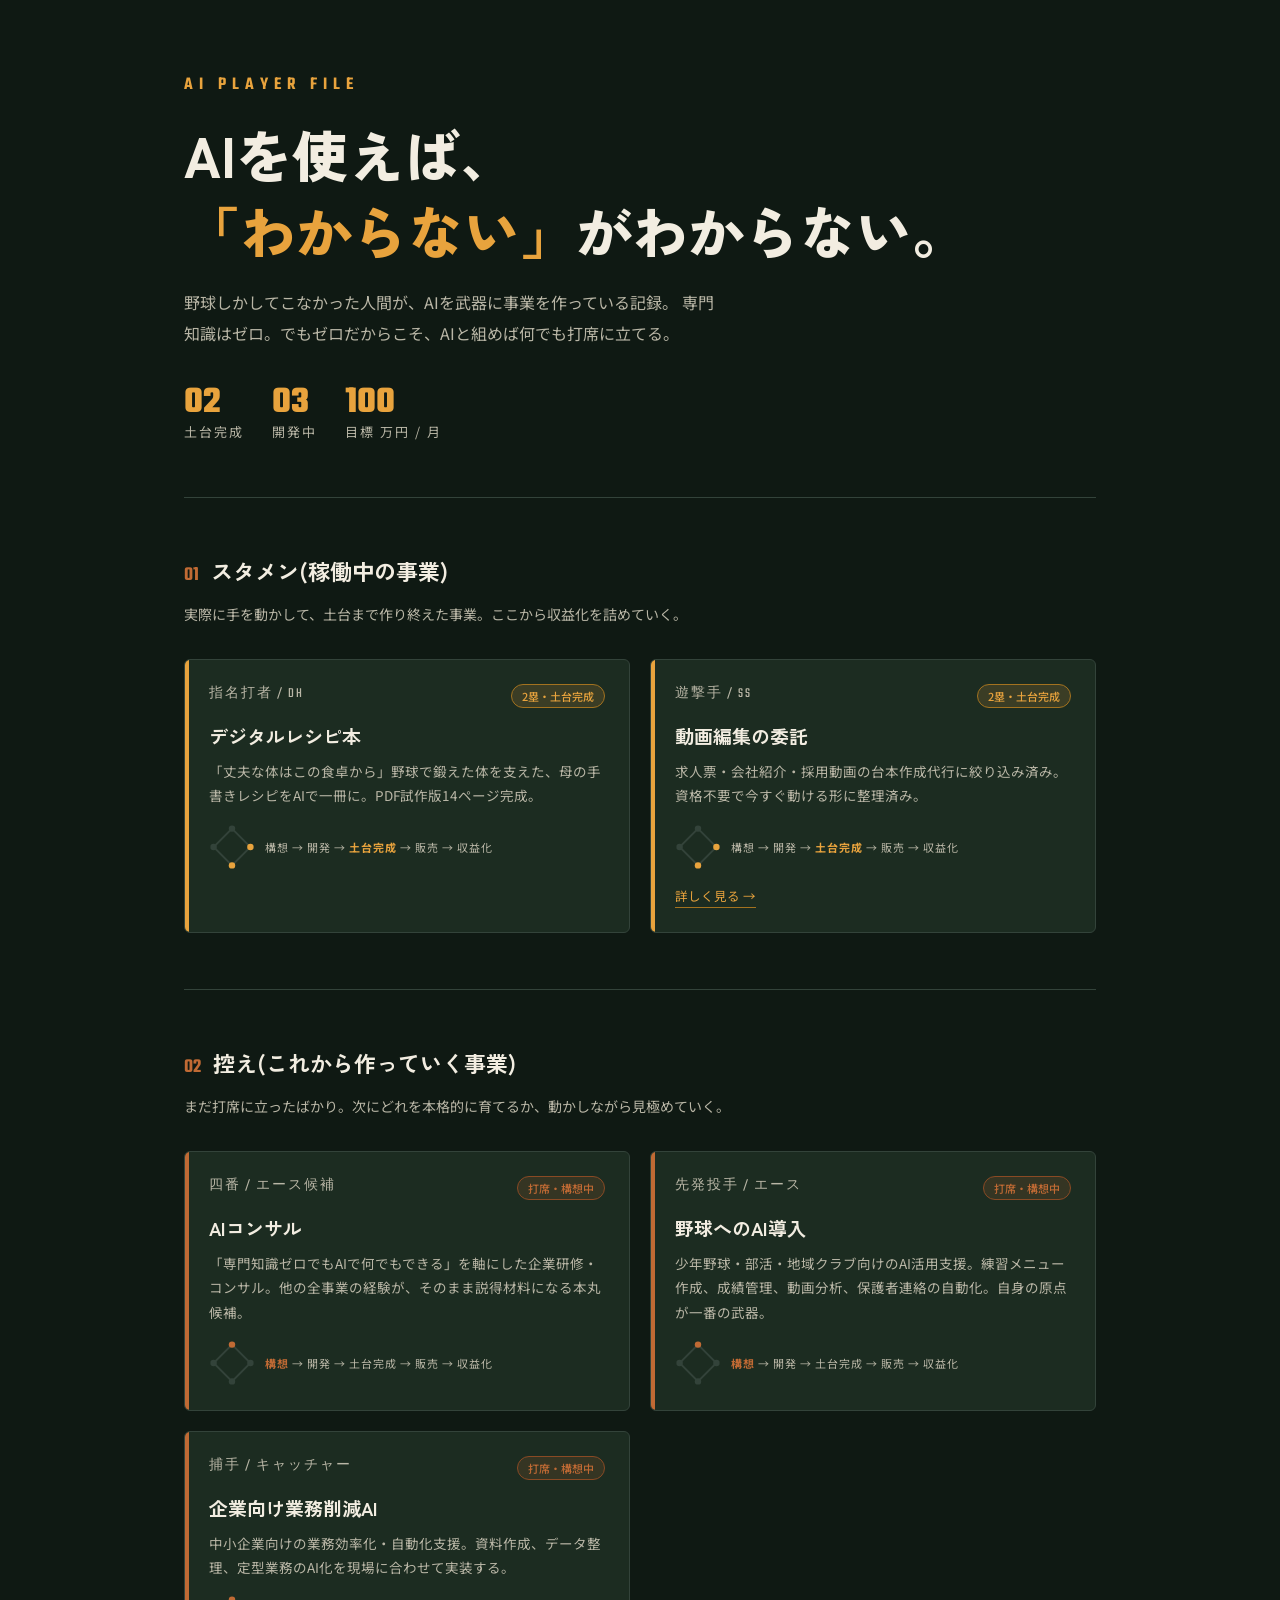
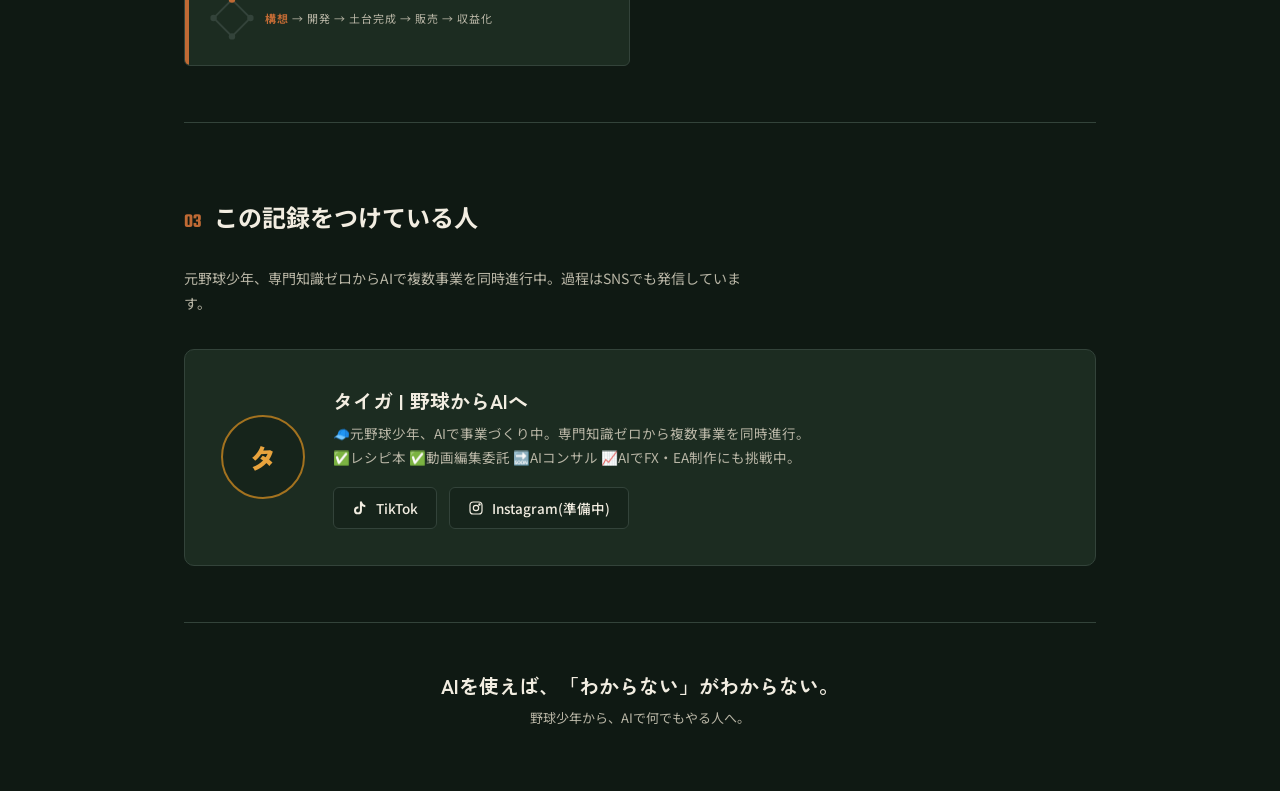
==== index.html @ ebb15266 "Add files via upload" ====
<!DOCTYPE html>
<html lang="ja">
<head>
<meta charset="UTF-8">
<meta name="viewport" content="width=device-width, initial-scale=1.0">
<title>AIを使えば、「わからない」がわからない。 | AI PLAYER FILE</title>
<meta name="description" content="野球しかしてこなかった人間が、AIを武器に事業を作っている記録。専門知識ゼロ、でもAIと組めば何でも打席に立てる。レシピ本・動画編集・AIコンサルなど複数事業を同時進行中。">

<!-- OGP -->
<meta property="og:type" content="website">
<meta property="og:title" content="AIを使えば、「わからない」がわからない。 | AI PLAYER FILE">
<meta property="og:description" content="野球しかしてこなかった人間が、AIを武器に事業を作っている記録。専門知識ゼロ、でもAIと組めば何でも打席に立てる。">
<meta property="og:site_name" content="AI PLAYER FILE">
<meta property="og:locale" content="ja_JP">
<!-- 公開URL確定後に og:url と og:image(1200x630推奨)を追加してください -->
<!-- <meta property="og:url" content="https://例のURL/"> -->
<!-- <meta property="og:image" content="https://例のURL/ogp.png"> -->

<!-- Twitter Card -->
<meta name="twitter:card" content="summary_large_image">
<meta name="twitter:title" content="AIを使えば、「わからない」がわからない。">
<meta name="twitter:description" content="野球しかしてこなかった人間が、AIを武器に事業を作っている記録。">

<link rel="preconnect" href="https://fonts.googleapis.com">
<link rel="preconnect" href="https://fonts.gstatic.com" crossorigin>
<link href="https://fonts.googleapis.com/css2?family=Zen+Kaku+Gothic+New:wght@500;700;900&family=Noto+Sans+JP:wght@400;500;700&family=Teko:wght@500;600;700&display=swap" rel="stylesheet">
<link rel="stylesheet" href="styles.css">
</head>
<body>

<div class="wrap">

  <!-- HERO -->
  <div class="hero">
    <div class="eyebrow">AI PLAYER FILE</div>
    <h1>AIを使えば、<br><span class="accent">「わからない」</span>がわからない。</h1>
    <p class="lead">
      野球しかしてこなかった人間が、AIを武器に事業を作っている記録。
      専門知識はゼロ。でもゼロだからこそ、AIと組めば何でも打席に立てる。
    </p>
    <div class="hero-meta">
      <div class="stat"><div class="n">02</div><div class="l">土台完成</div></div>
      <div class="stat"><div class="n">03</div><div class="l">開発中</div></div>
      <div class="stat"><div class="n">100</div><div class="l">目標 万円 / 月</div></div>
    </div>
  </div>

  <!-- ROSTER -->
  <div class="section">
    <div class="section-head">
      <span class="section-num">01</span>
      <h2>スタメン(稼働中の事業)</h2>
    </div>
    <p class="section-desc">実際に手を動かして、土台まで作り終えた事業。ここから収益化を詰めていく。</p>

    <div class="roster">

      <div class="card active">
        <div class="card-top">
          <span class="position">指名打者 / DH</span>
          <span class="badge done">2塁・土台完成</span>
        </div>
        <h3>デジタルレシピ本</h3>
        <p>「丈夫な体はこの食卓から」野球で鍛えた体を支えた、母の手書きレシピをAIで一冊に。PDF試作版14ページ完成。</p>
        <div class="diamond-row">
          <svg class="diamond" viewBox="0 0 100 100">
            <polygon points="50,10 90,50 50,90 10,50" fill="none" stroke="#33433a" stroke-width="4"/>
            <circle cx="90" cy="50" r="7" fill="#e8a33d"/>
            <circle cx="50" cy="90" r="7" fill="#e8a33d"/>
            <circle cx="10" cy="50" r="7" fill="#33433a"/>
            <circle cx="50" cy="10" r="7" fill="#33433a"/>
          </svg>
          <span class="diamond-label">構想 → 開発 → <b style="color:#e8a33d">土台完成</b> → 販売 → 収益化</span>
        </div>
      </div>

      <div class="card active">
        <div class="card-top">
          <span class="position">遊撃手 / SS</span>
          <span class="badge done">2塁・土台完成</span>
        </div>
        <h3>動画編集の委託</h3>
        <p>求人票・会社紹介・採用動画の台本作成代行に絞り込み済み。資格不要で今すぐ動ける形に整理済み。</p>
        <div class="diamond-row">
          <svg class="diamond" viewBox="0 0 100 100">
            <polygon points="50,10 90,50 50,90 10,50" fill="none" stroke="#33433a" stroke-width="4"/>
            <circle cx="90" cy="50" r="7" fill="#e8a33d"/>
            <circle cx="50" cy="90" r="7" fill="#e8a33d"/>
            <circle cx="10" cy="50" r="7" fill="#33433a"/>
            <circle cx="50" cy="10" r="7" fill="#33433a"/>
          </svg>
          <span class="diamond-label">構想 → 開発 → <b style="color:#e8a33d">土台完成</b> → 販売 → 収益化</span>
        </div>
        <a class="card-link" href="services/video-edit.html">詳しく見る →</a>
      </div>

    </div>
  </div>

  <!-- BENCH -->
  <div class="section">
    <div class="section-head">
      <span class="section-num">02</span>
      <h2>控え(これから作っていく事業)</h2>
    </div>
    <p class="section-desc">まだ打席に立ったばかり。次にどれを本格的に育てるか、動かしながら見極めていく。</p>

    <div class="roster">

      <div class="card">
        <div class="card-top">
          <span class="position">四番 / エース候補</span>
          <span class="badge dev">打席・構想中</span>
        </div>
        <h3>AIコンサル</h3>
        <p>「専門知識ゼロでもAIで何でもできる」を軸にした企業研修・コンサル。他の全事業の経験が、そのまま説得材料になる本丸候補。</p>
        <div class="diamond-row">
          <svg class="diamond" viewBox="0 0 100 100">
            <polygon points="50,10 90,50 50,90 10,50" fill="none" stroke="#33433a" stroke-width="4"/>
            <circle cx="90" cy="50" r="7" fill="#33433a"/>
            <circle cx="50" cy="90" r="7" fill="#33433a"/>
            <circle cx="10" cy="50" r="7" fill="#33433a"/>
            <circle cx="50" cy="10" r="7" fill="#c06a34"/>
          </svg>
          <span class="diamond-label"><b style="color:#c06a34">構想</b> → 開発 → 土台完成 → 販売 → 収益化</span>
        </div>
      </div>

      <div class="card">
        <div class="card-top">
          <span class="position">先発投手 / エース</span>
          <span class="badge dev">打席・構想中</span>
        </div>
        <h3>野球へのAI導入</h3>
        <p>少年野球・部活・地域クラブ向けのAI活用支援。練習メニュー作成、成績管理、動画分析、保護者連絡の自動化。自身の原点が一番の武器。</p>
        <div class="diamond-row">
          <svg class="diamond" viewBox="0 0 100 100">
            <polygon points="50,10 90,50 50,90 10,50" fill="none" stroke="#33433a" stroke-width="4"/>
            <circle cx="90" cy="50" r="7" fill="#33433a"/>
            <circle cx="50" cy="90" r="7" fill="#33433a"/>
            <circle cx="10" cy="50" r="7" fill="#33433a"/>
            <circle cx="50" cy="10" r="7" fill="#c06a34"/>
          </svg>
          <span class="diamond-label"><b style="color:#c06a34">構想</b> → 開発 → 土台完成 → 販売 → 収益化</span>
        </div>
      </div>

      <div class="card">
        <div class="card-top">
          <span class="position">捕手 / キャッチャー</span>
          <span class="badge dev">打席・構想中</span>
        </div>
        <h3>企業向け業務削減AI</h3>
        <p>中小企業向けの業務効率化・自動化支援。資料作成、データ整理、定型業務のAI化を現場に合わせて実装する。</p>
        <div class="diamond-row">
          <svg class="diamond" viewBox="0 0 100 100">
            <polygon points="50,10 90,50 50,90 10,50" fill="none" stroke="#33433a" stroke-width="4"/>
            <circle cx="90" cy="50" r="7" fill="#33433a"/>
            <circle cx="50" cy="90" r="7" fill="#33433a"/>
            <circle cx="10" cy="50" r="7" fill="#33433a"/>
            <circle cx="50" cy="10" r="7" fill="#c06a34"/>
          </svg>
          <span class="diamond-label"><b style="color:#c06a34">構想</b> → 開発 → 土台完成 → 販売 → 収益化</span>
        </div>
      </div>

    </div>
  </div>

  <!-- CTA -->
  <div class="cta">
    <div class="section-head">
      <span class="section-num">03</span>
      <h2>この記録をつけている人</h2>
    </div>
    <p class="section-desc">元野球少年、専門知識ゼロからAIで複数事業を同時進行中。過程はSNSでも発信しています。</p>

    <div class="cta-inner">
      <div class="cta-photo">タ</div>
      <div class="cta-body">
        <div class="cta-name">タイガ | 野球からAIへ</div>
        <p class="cta-desc">
          🧢元野球少年、AIで事業づくり中。専門知識ゼロから複数事業を同時進行。<br>
          ✅レシピ本 ✅動画編集委託 🔜AIコンサル 📈AIでFX・EA制作にも挑戦中。
        </p>
        <div class="cta-links">
          <a class="cta-link" href="https://www.tiktok.com/@taiga_ai_player" target="_blank" rel="noopener">
            <svg viewBox="0 0 24 24" fill="currentColor"><path d="M16.6 5.82c-1.02-.9-1.6-2.16-1.66-3.62h-3.05v13.5c0 1.6-1.3 2.9-2.9 2.9a2.9 2.9 0 01-2.9-2.9 2.9 2.9 0 013.55-2.83V9.7a5.94 5.94 0 00-.65-.04A5.95 5.95 0 003 15.6a5.95 5.95 0 0011.9 0V9.1a8.6 8.6 0 005.05 1.62V7.68a5.3 5.3 0 01-3.35-1.86z"/></svg>
            TikTok
          </a>
          <a class="cta-link" href="https://www.instagram.com/taiga_ai_player" target="_blank" rel="noopener">
            <svg viewBox="0 0 24 24" fill="none" stroke="currentColor" stroke-width="1.8"><rect x="3" y="3" width="18" height="18" rx="5"/><circle cx="12" cy="12" r="4"/><circle cx="17.2" cy="6.8" r="1"/></svg>
            Instagram(準備中)
          </a>
        </div>
      </div>
    </div>
  </div>

  <!-- FOOTER -->
  <div class="footer">
    <div class="catch">AIを使えば、「わからない」がわからない。</div>
    <div class="sub">野球少年から、AIで何でもやる人へ。</div>
  </div>

</div>

</body>
</html>
---- styles.css ----
:root {
    --turf: #0f1913;
    --turf-2: #16241b;
    --panel: #1c2c21;
    --chalk: #f2ede1;
    --chalk-dim: #b9b6a6;
    --clay: #c06a34;
    --clay-dim: #8a4a24;
    --amber: #e8a33d;
    --amber-dim: #a3721f;
    --line: #33433a;
  }
  * { box-sizing: border-box; }
  html, body {
    margin: 0;
    padding: 0;
    background: var(--turf);
    color: var(--chalk);
    font-family: "Noto Sans JP", sans-serif;
  }
  .wrap {
    max-width: 960px;
    margin: 0 auto;
    padding: 0 24px;
  }

  /* HERO */
  .hero {
    padding: 72px 0 56px;
    border-bottom: 1px solid var(--line);
    position: relative;
  }
  .eyebrow {
    font-family: "Teko", sans-serif;
    font-size: 18px;
    letter-spacing: 6px;
    color: var(--amber);
    font-weight: 600;
    margin-bottom: 18px;
  }
  .hero h1 {
    font-family: "Zen Kaku Gothic New", sans-serif;
    font-weight: 900;
    font-size: clamp(34px, 6vw, 56px);
    line-height: 1.35;
    margin: 0 0 20px;
    color: var(--chalk);
  }
  .hero h1 .accent { color: var(--amber); }
  .hero p.lead {
    font-size: 16px;
    color: var(--chalk-dim);
    line-height: 1.9;
    max-width: 540px;
    margin: 0 0 8px;
  }
  .hero-meta {
    display: flex;
    gap: 28px;
    margin-top: 36px;
    flex-wrap: wrap;
  }
  .stat {
    font-family: "Teko", sans-serif;
  }
  .stat .n {
    font-size: 38px;
    font-weight: 700;
    color: var(--amber);
    line-height: 1;
  }
  .stat .l {
    font-size: 13px;
    color: var(--chalk-dim);
    letter-spacing: 2px;
    font-family: "Noto Sans JP", sans-serif;
  }

  /* SECTION LABEL */
  .section {
    padding: 56px 0;
    border-bottom: 1px solid var(--line);
  }
  .section-head {
    display: flex;
    align-items: baseline;
    gap: 12px;
    margin-bottom: 8px;
  }
  .section-num {
    font-family: "Teko", sans-serif;
    font-size: 20px;
    color: var(--clay);
    font-weight: 600;
  }
  .section h2 {
    font-family: "Zen Kaku Gothic New", sans-serif;
    font-size: 22px;
    font-weight: 700;
    margin: 0;
    color: var(--chalk);
  }
  .section-desc {
    color: var(--chalk-dim);
    font-size: 14px;
    line-height: 1.8;
    margin: 12px 0 32px;
    max-width: 560px;
  }

  /* ROSTER GRID */
  .roster {
    display: grid;
    grid-template-columns: repeat(2, 1fr);
    gap: 20px;
  }
  @media (max-width: 640px) {
    .roster { grid-template-columns: 1fr; }
  }
  .card {
    background: var(--panel);
    border: 1px solid var(--line);
    border-radius: 6px;
    padding: 24px;
    position: relative;
    overflow: hidden;
  }
  .card::before {
    content: "";
    position: absolute;
    left: 0; top: 0; bottom: 0;
    width: 4px;
    background: var(--clay);
  }
  .card.active::before { background: var(--amber); }
  .card-top {
    display: flex;
    justify-content: space-between;
    align-items: flex-start;
    margin-bottom: 14px;
  }
  .position {
    font-family: "Teko", sans-serif;
    font-size: 14px;
    letter-spacing: 2px;
    color: var(--chalk-dim);
  }
  .badge {
    font-size: 11px;
    padding: 3px 10px;
    border-radius: 20px;
    font-weight: 500;
    white-space: nowrap;
  }
  .badge.done { background: rgba(232,163,61,0.15); color: var(--amber); border: 1px solid var(--amber-dim); }
  .badge.dev { background: rgba(192,106,52,0.15); color: var(--clay); border: 1px solid var(--clay-dim); }
  .card h3 {
    font-family: "Zen Kaku Gothic New", sans-serif;
    font-size: 19px;
    font-weight: 700;
    margin: 0 0 10px;
    color: var(--chalk);
  }
  .card p {
    font-size: 13.5px;
    color: var(--chalk-dim);
    line-height: 1.8;
    margin: 0 0 16px;
  }

  .card-link {
    display: inline-block;
    margin-top: 16px;
    font-size: 12.5px;
    color: var(--amber);
    text-decoration: none;
    border-bottom: 1px solid var(--amber-dim);
    padding-bottom: 2px;
  }
  .card-link:hover { color: var(--chalk); border-color: var(--chalk-dim); }

  /* DIAMOND PROGRESS */
  .diamond-row {
    display: flex;
    align-items: center;
    gap: 10px;
  }
  .diamond {
    width: 46px;
    height: 46px;
    flex-shrink: 0;
  }
  .diamond-label {
    font-size: 11px;
    color: var(--chalk-dim);
    letter-spacing: 1px;
  }

  /* CTA / PROFILE */
  .cta {
    padding: 56px 0;
    border-bottom: 1px solid var(--line);
  }
  .cta-inner {
    background: var(--panel);
    border: 1px solid var(--line);
    border-radius: 10px;
    padding: 36px;
    display: flex;
    align-items: center;
    gap: 28px;
    flex-wrap: wrap;
  }
  .cta-photo {
    width: 84px;
    height: 84px;
    border-radius: 50%;
    background: var(--turf-2);
    border: 2px solid var(--amber-dim);
    flex-shrink: 0;
    display: flex;
    align-items: center;
    justify-content: center;
    font-family: "Zen Kaku Gothic New", sans-serif;
    font-size: 28px;
    font-weight: 900;
    color: var(--amber);
  }
  .cta-body {
    flex: 1;
    min-width: 220px;
  }
  .cta-name {
    font-family: "Zen Kaku Gothic New", sans-serif;
    font-size: 20px;
    font-weight: 700;
    color: var(--chalk);
    margin: 0 0 6px;
  }
  .cta-desc {
    font-size: 13.5px;
    color: var(--chalk-dim);
    line-height: 1.8;
    margin: 0 0 18px;
    max-width: 480px;
  }
  .cta-links {
    display: flex;
    gap: 12px;
    flex-wrap: wrap;
  }
  .cta-link {
    display: inline-flex;
    align-items: center;
    gap: 8px;
    padding: 10px 18px;
    border-radius: 6px;
    border: 1px solid var(--line);
    background: var(--turf-2);
    color: var(--chalk);
    text-decoration: none;
    font-size: 13.5px;
    font-weight: 500;
    transition: border-color 0.2s, color 0.2s;
  }
  .cta-link:hover {
    border-color: var(--amber-dim);
    color: var(--amber);
  }
  .cta-link svg {
    width: 16px;
    height: 16px;
    flex-shrink: 0;
  }
  .cta-link.soon {
    opacity: 0.55;
    pointer-events: none;
  }

  /* FOOTER */
  .footer {
    padding: 48px 0 64px;
    text-align: center;
  }
  .footer .catch {
    font-family: "Zen Kaku Gothic New", sans-serif;
    font-size: 20px;
    font-weight: 700;
    color: var(--chalk);
    margin-bottom: 8px;
  }
  .footer .sub {
    font-size: 13px;
    color: var(--chalk-dim);
  }
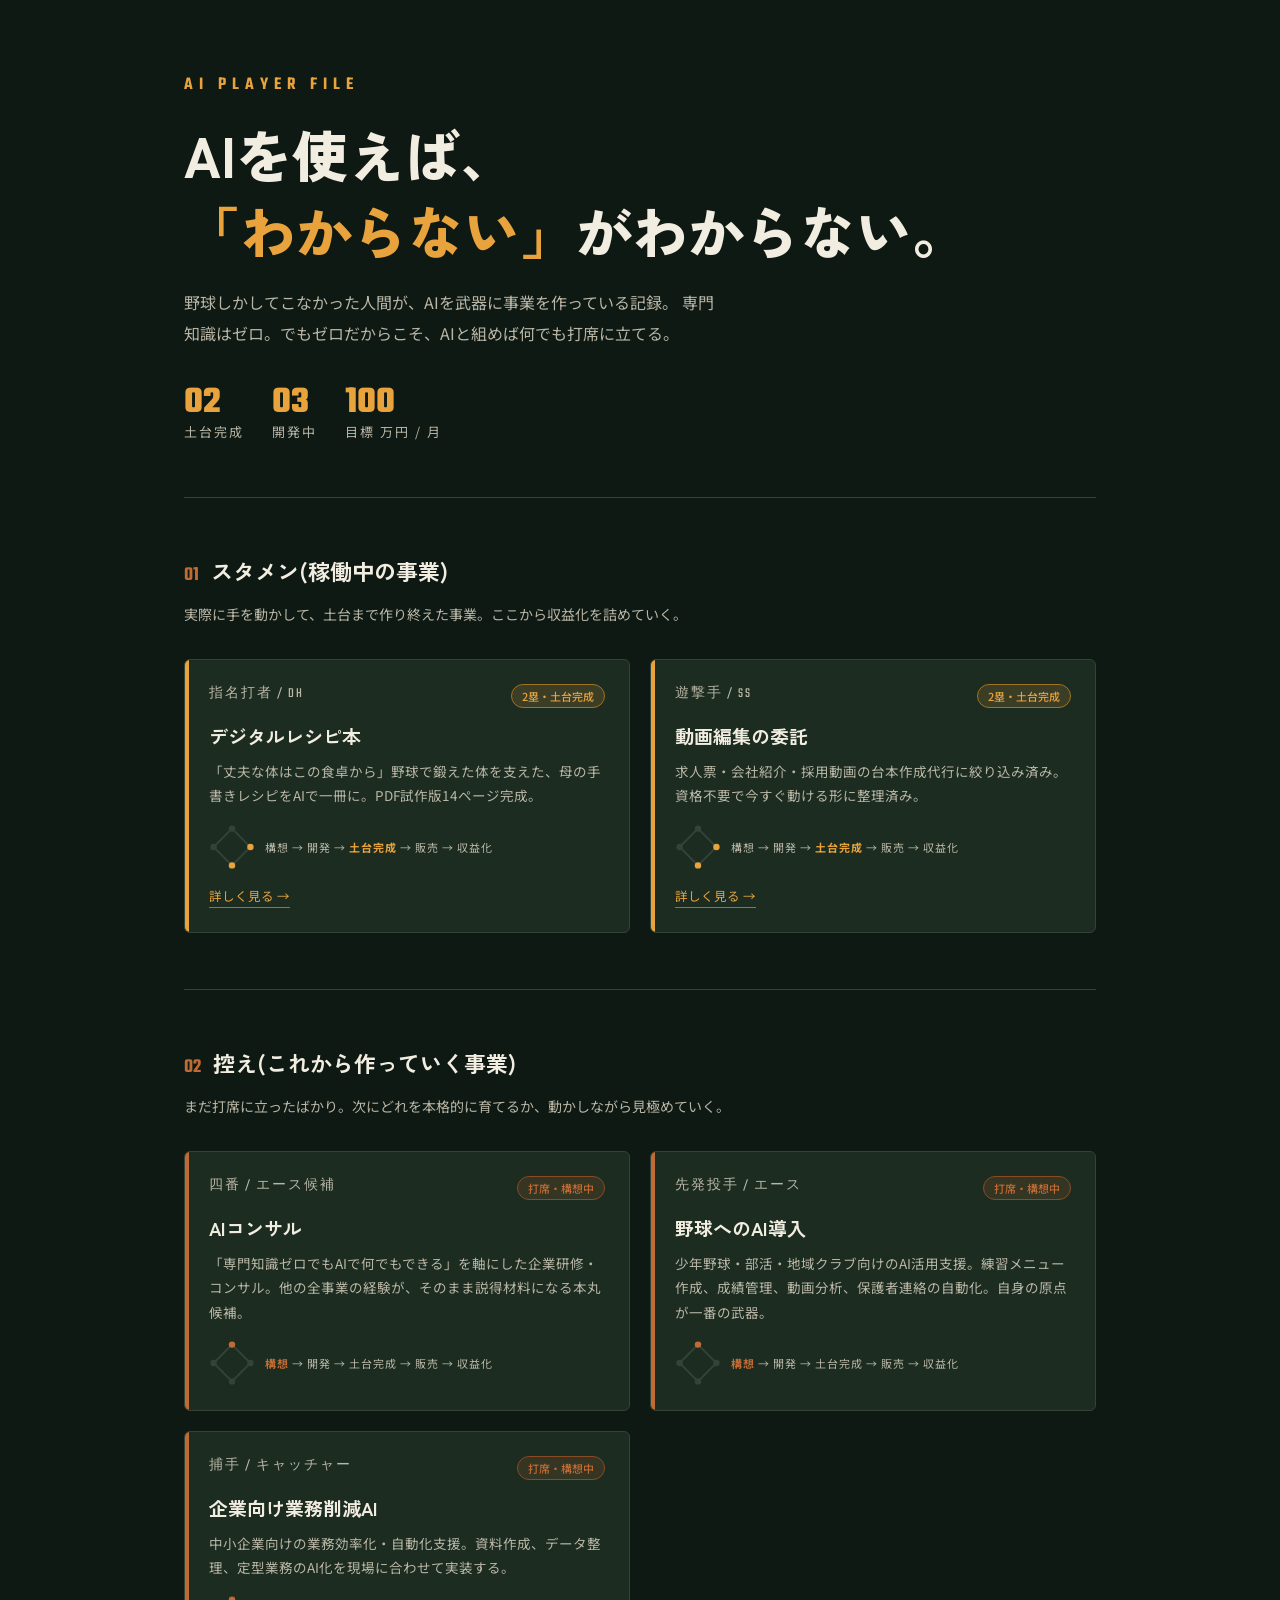
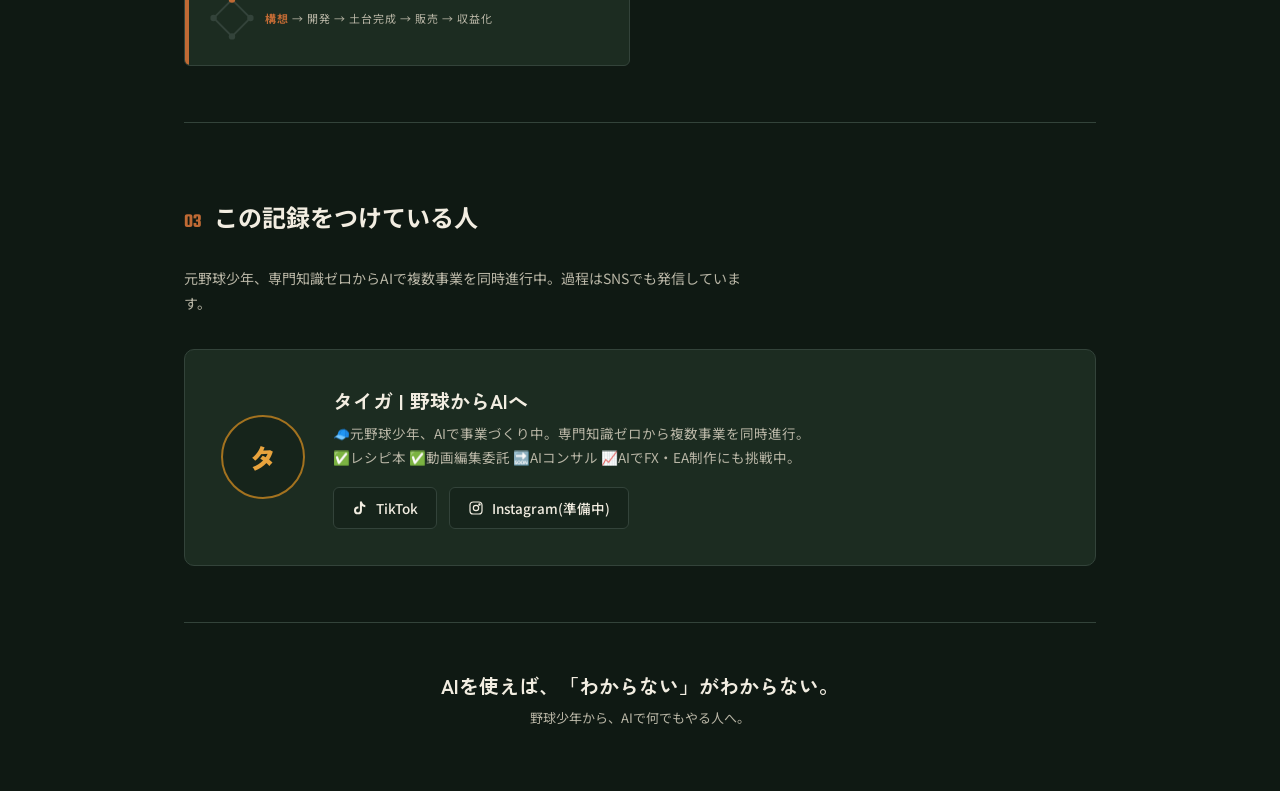
==== commit 6976c81e: "Add files via upload" ====
--- a/index.html
+++ b/index.html
@@ -72,6 +72,7 @@
           </svg>
           <span class="diamond-label">構想 → 開発 → <b style="color:#e8a33d">土台完成</b> → 販売 → 収益化</span>
         </div>
+        <a class="card-link" href="recipe-book.html">詳しく見る →</a>
       </div>
 
       <div class="card active">
@@ -91,7 +92,7 @@
           </svg>
           <span class="diamond-label">構想 → 開発 → <b style="color:#e8a33d">土台完成</b> → 販売 → 収益化</span>
         </div>
-        <a class="card-link" href="services/video-edit.html">詳しく見る →</a>
+        <a class="card-link" href="video-edit.html">詳しく見る →</a>
       </div>
 
     </div>
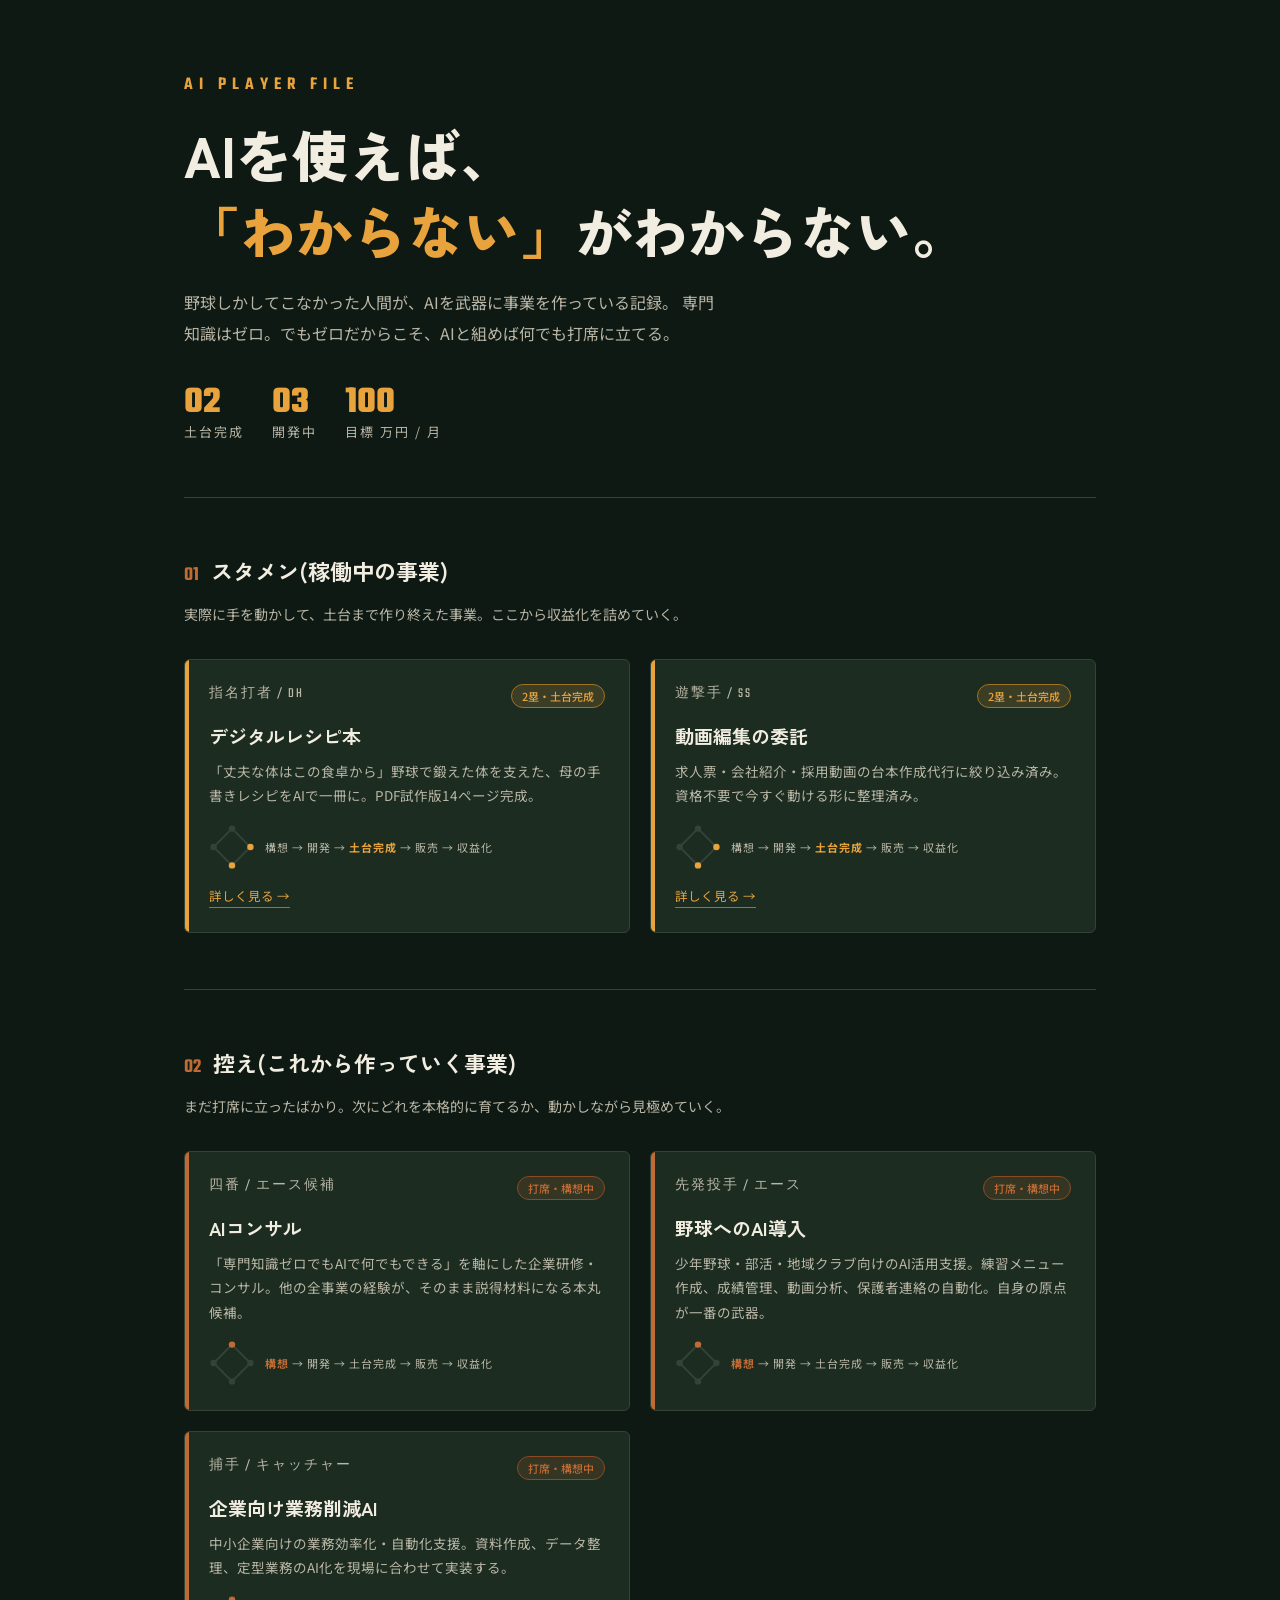
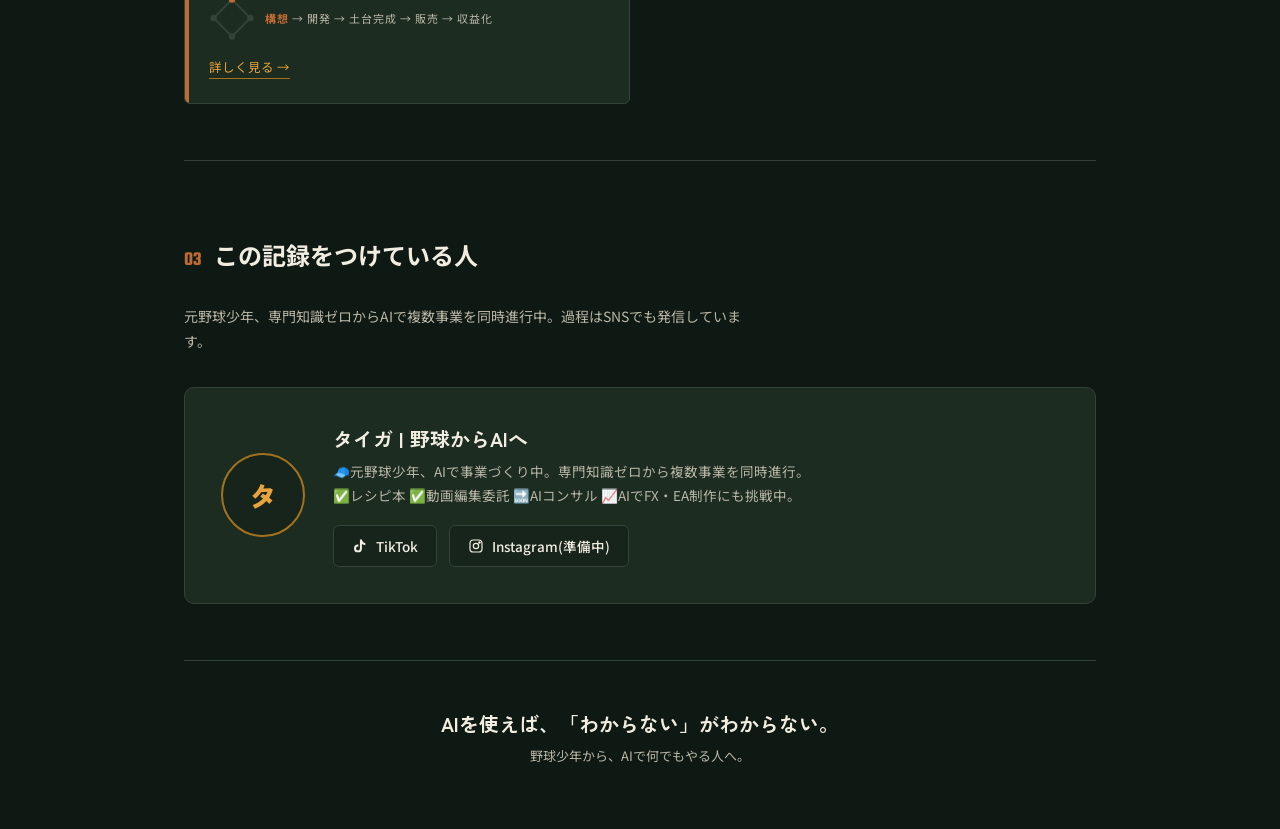
==== commit b6a533b0: "Add files via upload" ====
--- a/index.html
+++ b/index.html
@@ -163,6 +163,7 @@
           </svg>
           <span class="diamond-label"><b style="color:#c06a34">構想</b> → 開発 → 土台完成 → 販売 → 収益化</span>
         </div>
+        <a class="card-link" href="business-reduction-ai.html">詳しく見る →</a>
       </div>
 
     </div>
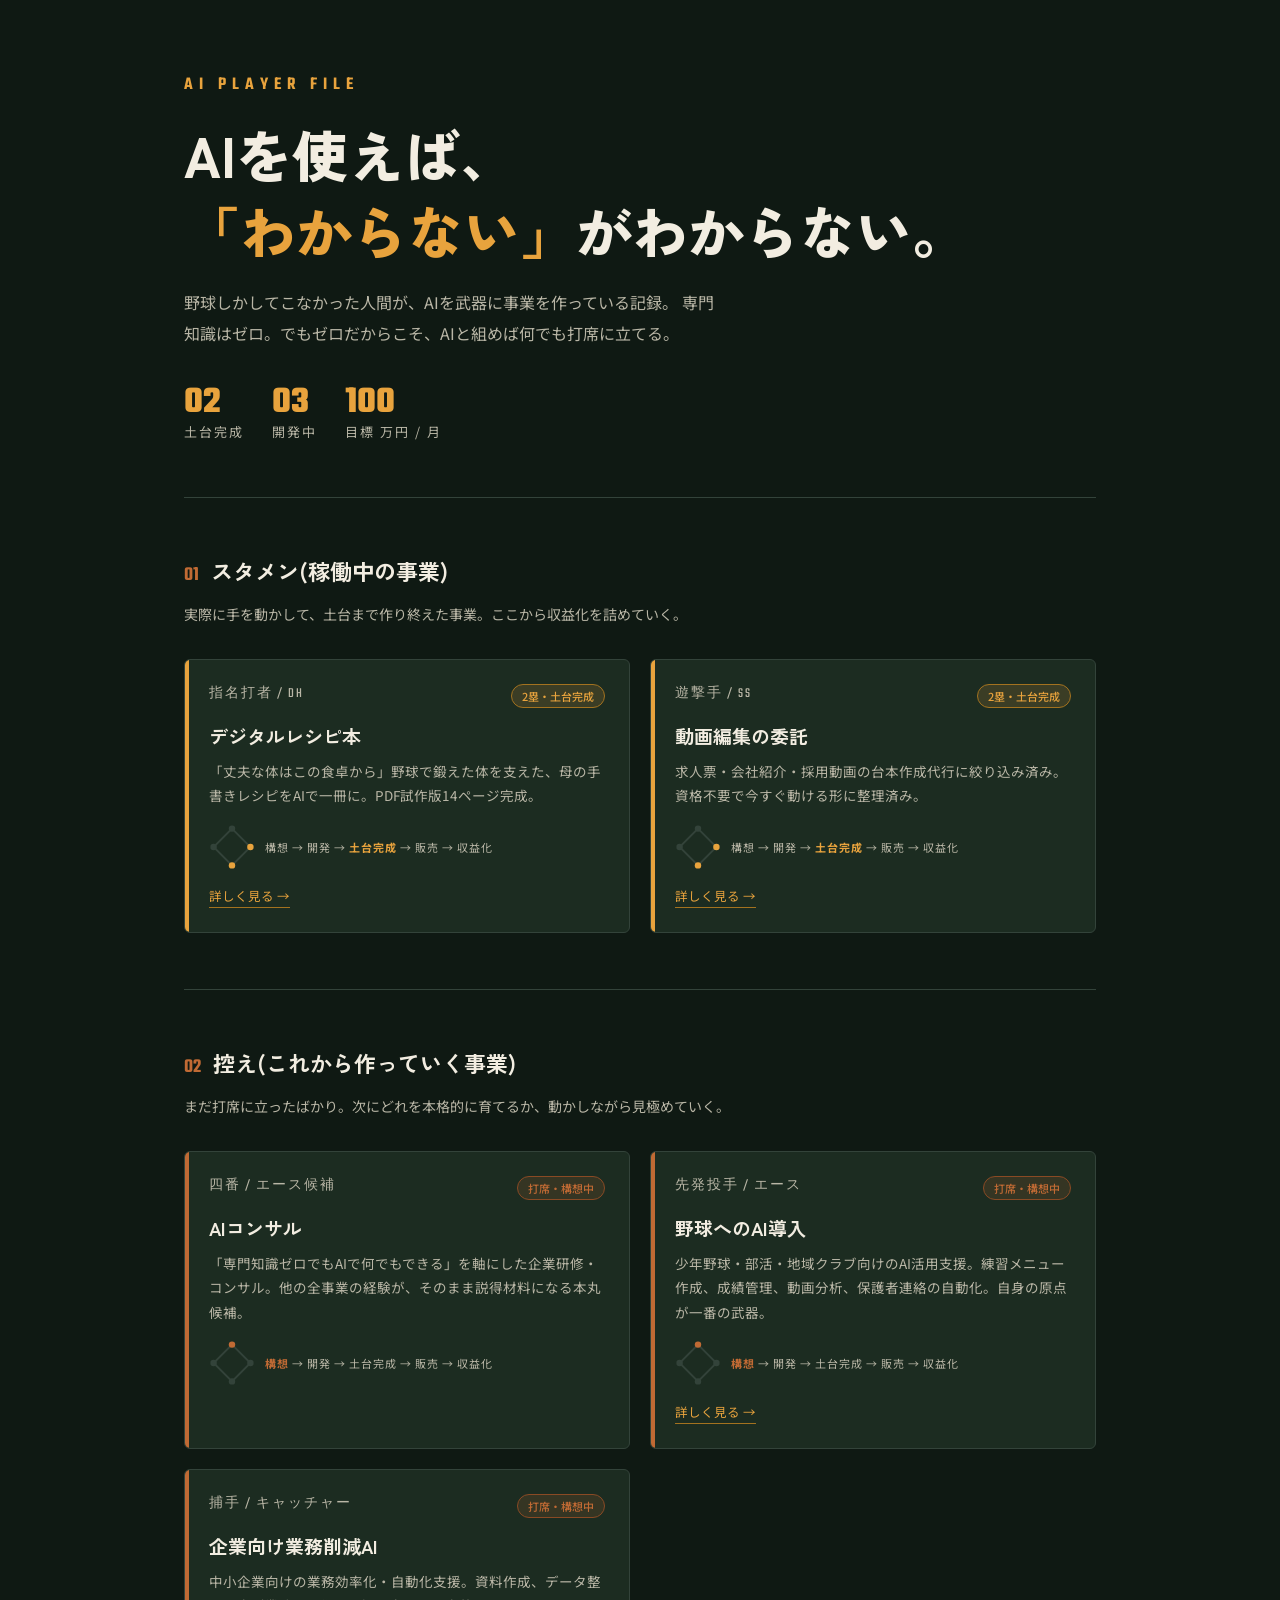
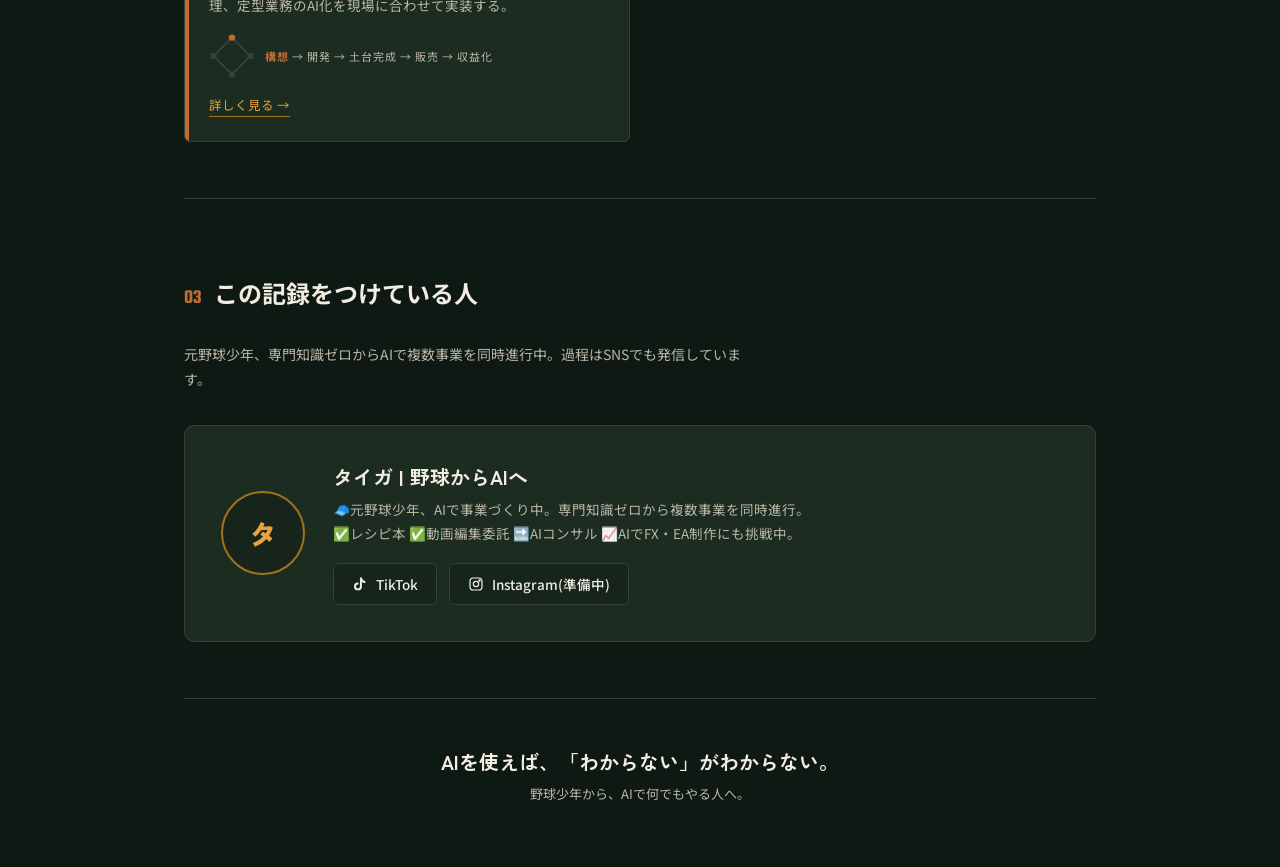
==== commit bff4c783: "Add files via upload" ====
--- a/index.html
+++ b/index.html
@@ -144,6 +144,7 @@
           </svg>
           <span class="diamond-label"><b style="color:#c06a34">構想</b> → 開発 → 土台完成 → 販売 → 収益化</span>
         </div>
+        <a class="card-link" href="baseball-ai.html">詳しく見る →</a>
       </div>
 
       <div class="card">
